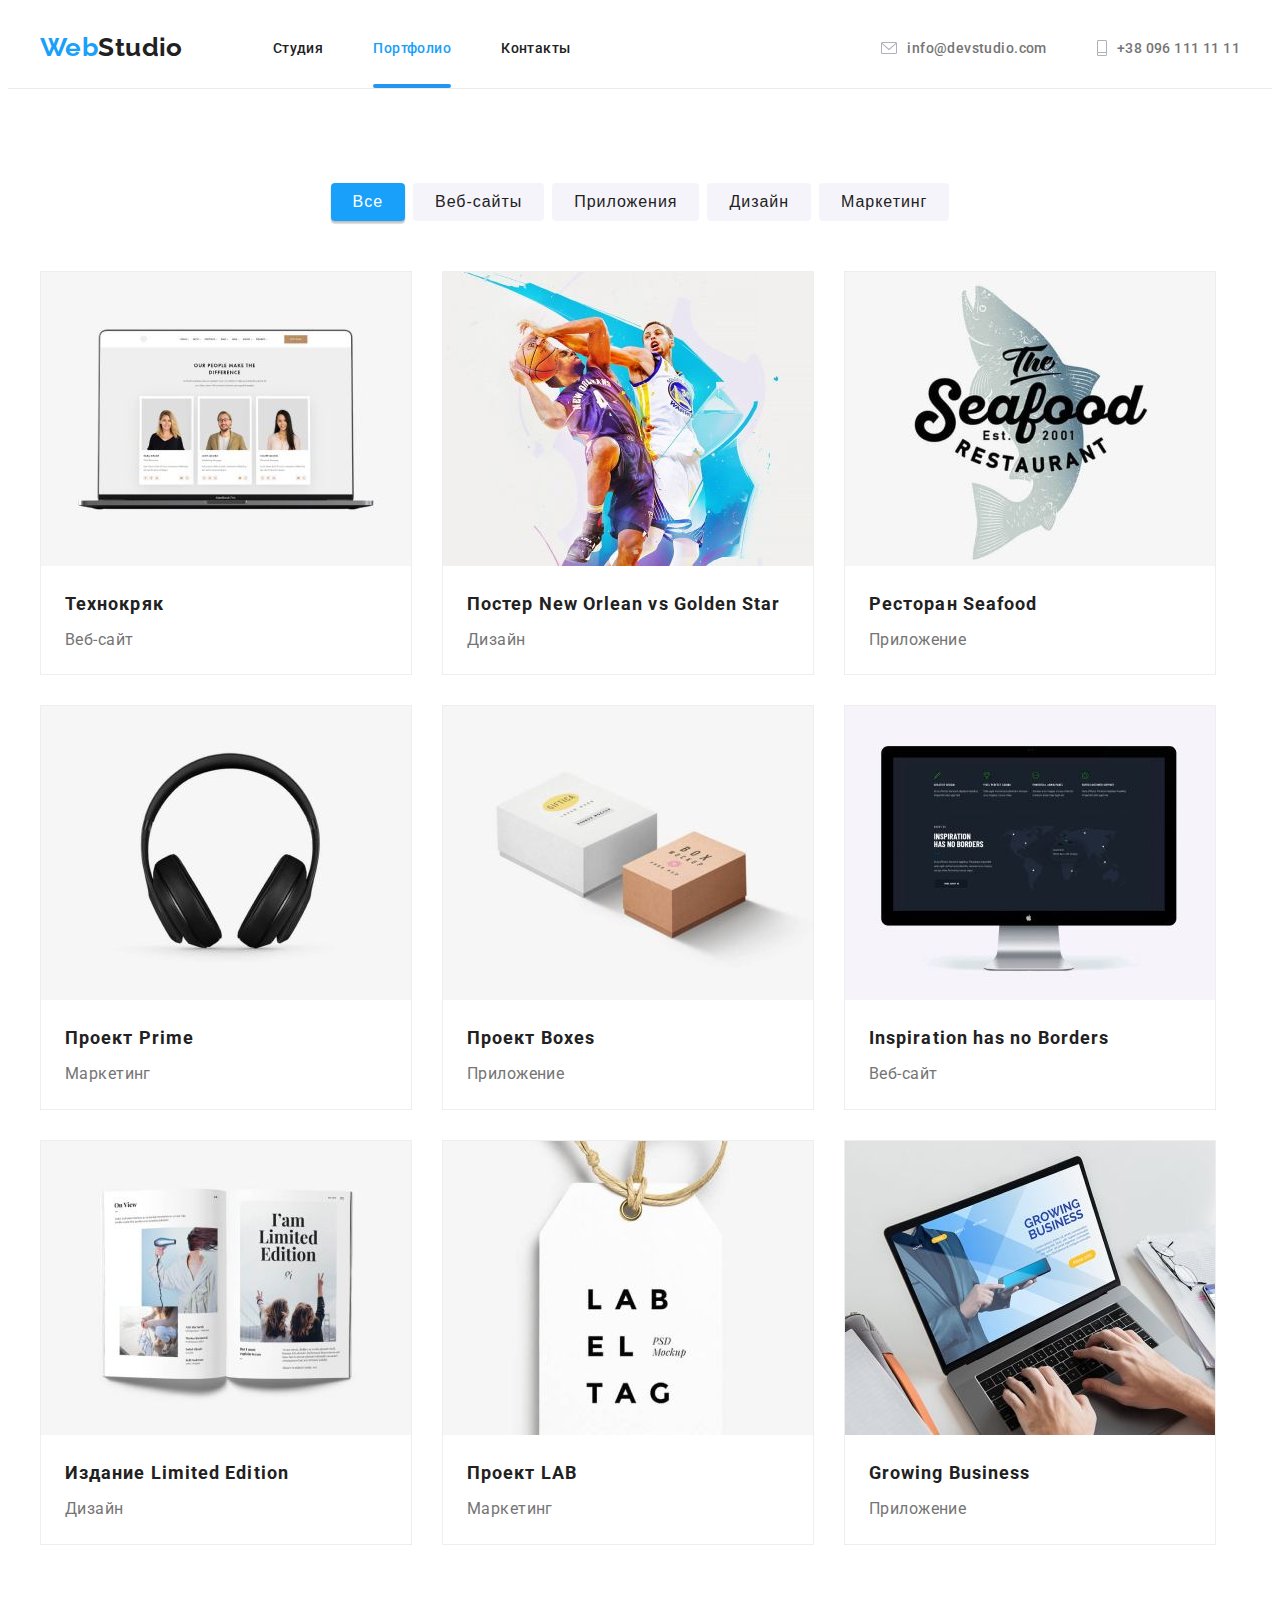
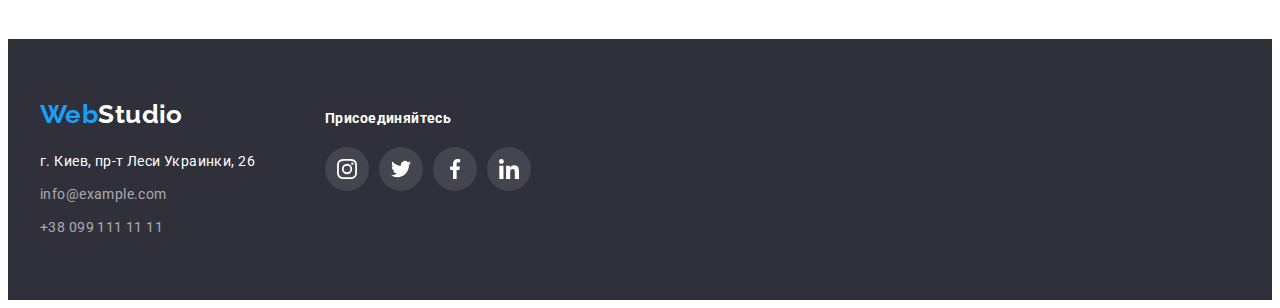
==== portfolio.html @ 791e0b0e "All elements have bene copied from previous folder" ====
<!DOCTYPE html>
<html lang="en">
  <head>
    <meta charset="UTF-8" />
    <meta http-equiv="X-UA-Compatible" content="IE=edge" />
    <meta name="viewport" content="width=device-width, initial-scale=1.0" />
    <title>Document</title>
    <link rel="preconnect" href="https://fonts.gstatic.com" />
    <link
      href="https://fonts.googleapis.com/css2?family=Raleway:wght@700&family=Roboto:wght@400;500;700;900&display=swap"
      rel="stylesheet"
    />
    <link rel="stylesheet" href="./css/styles.css" />
  </head>
  <body>
    <!--Верхняя линия-->
    <header class="header">
      <div class="container flex-container">
        <a href="" class="header-logo link"
          ><span class="header-list-logo-part">Web</span>Studio</a
        >
        <nav class="nav">
          <ul class="nav-list">
            <li class="nav-list-item">
              <a href="./index.html" class="nav-list-link link">Студия</a>
            </li>
            <li class="nav-list-item">
              <a href="./portfolio.html" class="nav-list-link current link"
                >Портфолио</a
              >
            </li>
            <li class="nav-list-item">
              <a href="" class="nav-list-link link">Контакты</a>
            </li>
          </ul>
        </nav>
        <ul class="auth-list">
          <li class="auth-list-item">
            <a href="mailto:info@devstudio.com" class="auth-list-link link">
              <svg class="auth-list-icon mail">
                <use href="./Images/sprite.svg#mail"></use>
              </svg>
              info@devstudio.com</a
            >
          </li>
          <li class="auth-list-item">
            <a href="tel:380961111111" class="auth-list-link link">
              <svg class="auth-list-icon phone">
                <use href="./Images/sprite.svg#phone"></use>
              </svg>
              +38 096 111 11 11</a
            >
          </li>
        </ul>
      </div>
    </header>
    <!-- Main  part -->
    <main>
      <!-- Фильтр -->
      <section class="section">
        <h1 class="title-hide">Портфолио</h1>
        <div class="container">
          <ul class="filter-list">
            <li class="filter-list-item">
              <button type="button" class="filter-list-button current">
                Все
              </button>
            </li>
            <li class="filter-list-item">
              <button type="button" class="filter-list-button">
                Веб-сайты
              </button>
            </li>
            <li class="filter-list-item">
              <button type="button" class="filter-list-button">
                Приложения
              </button>
            </li>
            <li class="filter-list-item">
              <button type="button" class="filter-list-button">Дизайн</button>
            </li>
            <li class="filter-list-item">
              <button type="button" class="filter-list-button">
                Маркетинг
              </button>
            </li>
          </ul>
          <!-- Проекты -->
          <ul class="project-list">
            <li class="project-list-item">
              <a class="project-list-link">
                <div class="thumb">
                  <img
                    src="./Images/portfolio1.jpg"
                    alt="View Tekhnokryak"
                    width="370"
                  />
                  <p class="overlay text-p">
                    Технокряк это современная площадка распространения
                    коронавируса. Компании используют эту платформу для
                    цифрового шпионажа и атак на защищённые сервера конкурентов.
                  </p>
                </div>
                <div class="project-box">
                  <h2 class="project-list-title">Технокряк</h2>
                  <p class="project-list-text">Веб-сайт</p>
                </div>
              </a>
            </li>
            <li class="project-list-item">
              <a class="project-list-link"
                ><img
                  src="./Images/portfolio2.jpg"
                  alt="View New Orlean vs Golden Star"
                  width="370"
                />
                <div class="project-box">
                  <h2 class="project-list-title">
                    Постер New Orlean vs Golden Star
                  </h2>
                  <p class="project-list-text">Дизайн</p>
                </div>
              </a>
            </li>
            <li class="project-list-item">
              <a class="project-list-link"
                ><img
                  src="./Images/portfolio3.jpg"
                  alt="View Restaurant Seafood"
                  width="370"
                />
                <div class="project-box">
                  <h2 class="project-list-title">Ресторан Seafood</h2>
                  <p class="project-list-text">Приложение</p>
                </div>
              </a>
            </li>
            <li class="project-list-item">
              <a class="project-list-link"
                ><img
                  src="./Images/portfolio4.jpg"
                  alt="View Project Prime"
                  width="370"
                />
                <div class="project-box">
                  <h2 class="project-list-title">Проект Prime</h2>
                  <p class="project-list-text">Маркетинг</p>
                </div>
              </a>
            </li>
            <li class="project-list-item">
              <a class="project-list-link"
                ><img
                  src="./Images/portfolio5.jpg"
                  alt="View Project Boxes"
                  width="370"
                />
                <div class="project-box">
                  <h2 class="project-list-title">Проект Boxes</h2>
                  <p class="project-list-text">Приложение</p>
                </div>
              </a>
            </li>
            <li class="project-list-item">
              <a class="project-list-link"
                ><img
                  src="./Images/portfolio6.jpg"
                  alt="View Inspiration has no Borders"
                  width="370"
                />
                <div class="project-box">
                  <h2 class="project-list-title">Inspiration has no Borders</h2>
                  <p class="project-list-text">Веб-сайт</p>
                </div>
              </a>
            </li>
            <li class="project-list-item">
              <a class="project-list-link"
                ><img
                  src="./Images/portfolio7.jpg"
                  alt="View Izdanie Limited Edition"
                  width="370"
                />
                <div class="project-box">
                  <h2 class="project-list-title">Издание Limited Edition</h2>
                  <p class="project-list-text">Дизайн</p>
                </div>
              </a>
            </li>
            <li class="project-list-item">
              <a class="project-list-link"
                ><img
                  src="./Images/portfolio8.jpg"
                  alt="View Project LAB"
                  width="370"
                />
                <div class="project-box">
                  <h2 class="project-list-title">Проект LAB</h2>
                  <p class="project-list-text">Маркетинг</p>
                </div>
              </a>
            </li>
            <li class="project-list-item">
              <a class="project-list-link"
                ><img
                  src="./Images/portfolio9.jpg"
                  alt="View Growing Business"
                  width="370"
                />
                <div class="project-box">
                  <h2 class="project-list-title">Growing Business</h2>
                  <p class="project-list-text">Приложение</p>
                </div>
              </a>
            </li>
          </ul>
        </div>
      </section>
    </main>
    <!--Подвал-->
    <footer class="footer">
      <div class="container footer-c">
        <div class="address-container">
          <a href="" class="footer-logo"
            ><span class="footer-logo-part">Web</span>Studio
          </a>
          <address class="address">
            <ul class="address-list">
              <li class="address-list-item">
                <p class="address-list-text">г. Киев, пр-т Леси Украинки, 26</p>
              </li>
              <li class="address-list-item">
                <a href="mailto:info@example.com" class="address-list-link link"
                  >info@example.com</a
                >
              </li>
              <li class="address-list-item">
                <a href="tel:380991111111" class="address-list-link link"
                  >+38 099 111 11 11</a
                >
              </li>
            </ul>
          </address>
        </div>
        <div class="icon-container">
          <h3 class="icon-list-title">Присоединяйтесь</h3>
          <ul class="icon-list footer-i">
            <li class="icon-list-item">
              <svg class="button-icon">
                <use href="./Images/sprite.svg#instagram"></use>
              </svg>
            </li>
            <li class="icon-list-item">
              <svg class="button-icon">
                <use href="./Images/sprite.svg#twitter"></use>
              </svg>
            </li>
            <li class="icon-list-item">
              <svg class="button-icon">
                <use href="./Images/sprite.svg#facebook"></use>
              </svg>
            </li>
            <li class="icon-list-item">
              <svg class="button-icon">
                <use href="./Images/sprite.svg#in"></use>
              </svg>
            </li>
          </ul>
        </div>
      </div>
    </footer>
  </body>
</html>
---- css/styles.css ----
/* Основной цвет при наведении на ссылку/кнопку #2196F3 */
/* Основной цвет текста навигации и заголовков #212121 */
/* Цвет на текста героя+нижний лого #FFFFFF */
/* Цвет обычного текста в секции #757575 */
/* Основной цвет заднего фона #FFFFFF */
/* Цвет заднего фона Hero#2F303A */

:root {
  --primary-text-color: #212121;
  --secondary-text-color: #757575;
  --white-text-color: #ffffff;
  --footer-text-color: rgba(255, 255, 255, 0.6);
  --accent-color: #18a0fb;
  --primary-white-color: #ffffff;
  --secondary-background-color: #2f303a;
  --third-background-color: #f5f4fa;
  --fourth-background-color: #c4c4c4;
  --first-icon-color: #afb1b8;
  --second-icon-color: #212121;
  --third-icon-color: #ffffff;
  --fourth-icon-color: #757575;
}

body {
  font-family: Roboto;
  font-size: 14px;
  line-height: 1.2;
  letter-spacing: 0.03em;
  color: var(--primary-text-color);
  background-color: var(--primary-white-color);
}
li {
  list-style-type: none;
}
h1,
h2,
h3,
h4,
h5,
h6 {
  margin-top: 0;
  margin-bottom: 0;
}
ul,
p {
  margin: 0;
  padding: 0;
}

img {
  display: block;
  width: 100%;
  height: auto;
}

.title-hide {
  display: none;
}
.button {
  display: flex;

  padding: 0;

  border: none;
}

.button-icon,
.auth-list-icon {
  fill: var(--first-icon-color);

  transition: 250ms cubic-bezier(0.4, 0, 0.2, 1);
}

.button-icon:hover,
.auth-list-icon:hover,
.button-icon:focus,
.auth-list-icon:focus {
  fill: var(--accent-color);

  cursor: pointer;
}

/* Header */
.container {
  margin-left: auto;
  margin-right: auto;
  padding-left: 15px;
  padding-right: 15px;

  width: 1200px;
}

.flex-container {
  display: flex;

  align-items: center;
  justify-content: center;
}

.section {
  padding-top: 94px;
  padding-bottom: 94px;
}
/* Logo */

.header {
  display: flex;
  height: 80px;

  border-bottom: 1px solid #ececec;
}
.header-list-logo-part,
.footer-logo-part {
  color: var(--accent-color);
}
.header-logo {
  margin-right: 90px;

  text-decoration: none;
  font-family: Raleway;
  font-weight: bold;
  font-size: 26px;
  color: var(--primary-text-color);

  transition: 250ms cubic-bezier(0.4, 0, 0.2, 1);
}

.header-logo:focus,
.header-logo:hover {
  color: var(--accent-color);
}

.footer-logo:focus,
.footer-logo:hover {
  color: var(--accent-color);
}

.link {
  text-decoration: none;
}

.nav-list {
  display: flex;
}
.nav-list-item:not(:last-child),
.auth-list-item:not(:last-child) {
  margin-right: 50px;
}

.nav-list-link.current {
  position: relative;
  transition: 250ms cubic-bezier(0.4, 0, 0.2, 1);
}

.nav-list-link.current::after {
  content: "";
  position: absolute;
  top: 115%;
  right: 0%;

  width: 100%;
  height: 4px;

  background: #2196f3;
  border-radius: 2px;
}

.nav-list-link {
  padding-top: 20px;
  padding-bottom: 20px;

  font-weight: 500;
  color: var(--primary-text-color);

  transition: 250ms cubic-bezier(0.4, 0, 0.2, 1);
}
.nav-list-link:focus,
.nav-list-link:hover {
  color: var(--accent-color);
}

.current {
  font-weight: 500;
  color: var(--accent-color);
}

.auth-list {
  margin-left: auto;

  display: flex;
}

.auth-list-item {
  display: flex;
  align-items: center;
}

.mail {
  margin-right: 10px;

  width: 16px;
  height: 12px;

  transition: 250ms cubic-bezier(0.4, 0, 0.2, 1);
}

.phone {
  margin-right: 10px;

  width: 10px;
  height: 16px;

  transition: 250ms cubic-bezier(0.4, 0, 0.2, 1);
}

.auth-list-link {
  display: flex;
  align-items: center;
  padding-top: 20px;
  padding-bottom: 20px;

  font-weight: 500;
  color: var(--secondary-text-color);

  transition: 250ms cubic-bezier(0.4, 0, 0.2, 1);
}

.auth-list-link:focus,
.auth-list-link:hover {
  color: var(--accent-color);
}

.auth-list-link:hover .auth-list-icon,
.auth-list-link:focus .auth-list-icon {
  fill: var(--accent-color);
}

/* Hero */

.hero {
  margin-right: auto;
  margin-left: auto;

  max-width: 1600px;
  padding-top: 200px;
  padding-bottom: 200px;

  background-color: var(--fourth-background-color);
  background-image: linear-gradient(
      to right,
      rgba(47, 48, 58, 0.4),
      rgba(47, 48, 58, 0.4)
    ),
    url(../Images/hero-background.jpg);
}

.hero-title {
  text-align: center;
  font-weight: 900;
  font-size: 44px;
  line-height: 1.4;
  letter-spacing: 0.06em;
  text-transform: uppercase;
  color: var(--white-text-color);
}
.hero-button {
  margin-top: 30px;
  margin-left: auto;
  margin-right: auto;

  display: flex;
  padding: 10px 32px;

  cursor: pointer;
  font-weight: bold;
  font-size: 16px;
  line-height: 1.9;
  letter-spacing: 0.06em;
  text-align: center;
  color: var(--white-text-color);

  background: var(--accent-color);
  box-shadow: 0px 4px 4px rgba(0, 0, 0, 0.15);
  border-radius: 4px;
  transition: 250ms cubic-bezier(0.4, 0, 0.2, 1);
}

.backdrop {
  position: fixed;
  top: 0;
  left: 0;

  width: 100%;
  height: 100%;

  background: rgba(0, 0, 0, 0.2);
  transition: 250ms cubic-bezier(0.4, 0, 0.2, 1);
}

.backdrop.is-hidden {
  pointer-events: none;
  visibility: hidden;
  transition: 250ms cubic-bezier(0.4, 0, 0.2, 1);

  opacity: 0;
}

.modal {
  position: absolute;
  top: 50%;
  left: 50%;

  transform: translate(-50%, -50%);
  width: 528px;
  height: 581px;

  background: #ffffff;
  box-shadow: 0px 1px 3px rgba(0, 0, 0, 0.12), 0px 1px 1px rgba(0, 0, 0, 0.14),
    0px 2px 1px rgba(0, 0, 0, 0.2);
  border-radius: 4px;
}

.close {
  position: absolute;
  top: 8px;
  right: 8px;

  width: 30px;
  height: 30px;
  padding: 0%;

  background-color: var(--primary-white-color);
  border-radius: 50%;
  cursor: pointer;
  border-color: var(--first-icon-color);
  transition: 250ms cubic-bezier(0.4, 0, 0.2, 1);
}

.icon-close {
  width: 100%;
  height: 100%;

  fill: #212121;
  transition: 10ms cubic-bezier(0.4, 0, 0.2, 1);
}

.close:hover .icon-close,
.close:focus .icon-close {
  fill: var(--accent-color);
}

.close:hover,
.close:focus {
  border-color: var(--accent-color);
}

/* Features */
.features-section {
  padding-top: 94px;
  padding-bottom: 94px;
}

.features-list {
  display: flex;
}

.features-list-item {
  margin-right: 30px;

  width: 270px;
}

.features-list-item > .icon {
  margin-bottom: 30px;

  display: flex;
  align-items: center;
  justify-content: center;
  padding-top: 25px;
  padding-bottom: 25px;

  background-color: var(--third-background-color);
}

.features1 {
  width: 65px;
  height: 70px;

  fill: var(--second-icon-color);
  transition: 250ms cubic-bezier(0.4, 0, 0.2, 1);
}
.features2 {
  width: 65px;
  height: 70px;

  fill: var(--second-icon-color);
  transition: 250ms cubic-bezier(0.4, 0, 0.2, 1);
}
.features3 {
  width: 70px;
  height: 70px;

  fill: var(--second-icon-color);
  transition: 250ms cubic-bezier(0.4, 0, 0.2, 1);
}
.features4 {
  width: 70px;
  height: 70px;

  fill: var(--second-icon-color);
  transition: 250ms cubic-bezier(0.4, 0, 0.2, 1);
}

.features-list-item:last-child {
  margin-right: 0;
}

.features-list-title {
  margin-bottom: 10px;

  font-size: 14px;
  font-weight: bold;
  text-transform: uppercase;
}

.features-list-text {
  line-height: 1.7;

  color: var(--secondary-text-color);
}

/* What we do */
.wwd-section {
  padding-top: 94px;
  padding-bottom: 94px;
}

.wwd-title {
  margin-bottom: 50px;
}
.section-title {
  margin-bottom: 50px;

  font-weight: bold;
  font-size: 36px;
  text-align: center;
}

.wwd-list {
  display: flex;
}
.wwd-list-item:not(:last-child) {
  margin-right: 30px;
}

.wwd-list-item {
  position: relative;
}

.overlay {
  position: absolute;

  width: 100%;

  transition: 250ms cubic-bezier(0.4, 0, 0.2, 1);
  opacity: 0;
}

.text-s {
  position: absolute;

  /* Или через падинги left+right:auto */
  width: 100%;
  bottom: 0%;
  display: flex;
  padding-top: 27px;
  padding-bottom: 27px;
  justify-content: center;

  font-weight: bold;
  text-transform: uppercase;
  color: var(--white-text-color);

  background: rgba(47, 48, 58, 0.8);
  transition: 250ms cubic-bezier(0.4, 0, 0.2, 1);
}

.wwd-list-item:hover .overlay.text-s,
.wwd-list-item:focus .overlay.text-s {
  opacity: 1;
}

/* Our Team */
.team {
  background-color: var(--third-background-color);
}

.our-team {
  display: flex;
}
.our-team-item {
  background-color: #ffffff;
  box-shadow: 0px 1px 3px rgba(0, 0, 0, 0.12), 0px 1px 1px rgba(0, 0, 0, 0.14),
    0px 2px 1px rgba(0, 0, 0, 0.2);
  border-radius: 0px 0px 4px 4px;
}

.our-team-item:not(:last-child) {
  margin-right: 30px;
}

.team-box {
  padding-top: 30px;
  padding-bottom: 30px;
}

.icon-list {
  display: flex;
  justify-content: center;
  width: 270px;
}
.icon-list svg {
  width: 44px;
  height: 44px;

  background-color: var(--third-icon-color);
  transition: 250ms cubic-bezier(0.4, 0, 0.2, 1);
}

.icon-list svg:hover,
.icon-list svg:focus {
  border-radius: 50%;
  fill: var(--third-icon-color);
  background-color: var(--accent-color);
}

.button.our-team {
  border-radius: 50%;
}

.button.our-team > .button-icon {
  border-radius: 50%;
}
.our-team-title {
  margin-bottom: 10px;

  font-weight: 500;
  font-size: 16px;
  text-align: center;
}
.our-team-text {
  margin-bottom: 16px;

  font-size: 16px;
  color: var(--secondary-text-color);
  text-align: center;
}

/* Our Clients */
.our-сlients {
  display: flex;
  justify-content: center;
}

.our-clients-item {
  margin-right: 30px;

  display: flex;
  padding: 15px 30px;

  border: 1px solid var(--first-icon-color);
  border-radius: 4px;
  cursor: pointer;
  transition: 250ms cubic-bezier(0.4, 0, 0.2, 1);
}

.our-clients-item:hover,
.our-clients-item:focus {
  border-color: var(--accent-color);
}
.our-clients-item:hover .button-icon,
.our-clients-item:focus .button-icon {
  fill: var(--accent-color);
}
.our-clients-item:last-child {
  margin-right: 0;
}

.button-icon.client {
  width: 106px;
  height: 60px;
}

/* Footer */
.footer {
  padding-top: 60px;
  padding-bottom: 60px;

  background-color: var(--secondary-background-color);
}
.footer-c {
  display: flex;
  align-items: baseline;
}
.footer-logo {
  font-family: Raleway;
  font-weight: bold;
  font-size: 26px;
  text-decoration: none;
  color: var(--white-text-color);

  transition: 250ms cubic-bezier(0.4, 0, 0.2, 1);
}

.address {
  margin-top: 20px;
}

.address-list-item {
  margin-bottom: 9px;

  font-style: normal;
  line-height: 1.7;
  color: var(--white-text-color);
}
.address-list-item:last-child {
  margin-bottom: 0;
}

.icon-container {
  margin-left: 70px;
}

.footer-i svg {
  fill: var(--third-icon-color);
  background-color: rgba(255, 255, 255, 0.1);
  border-radius: 50%;
  transition: 250ms cubic-bezier(0.4, 0, 0.2, 1);
}
.icon-list.footer-i {
  justify-content: flex-start;
}

.icon-list-title {
  margin-bottom: 20px;

  font-size: 14px;
  color: var(--white-text-color);
}

.icon-list-item {
  display: flex;
}

.icon-list-item:not(:last-child) {
  margin-right: 10px;
}

.address-list-link {
  font-style: normal;
  font-size: 14px;
  line-height: 1.7;
  letter-spacing: 0.03em;
  color: var(--footer-text-color);

  transition: 250ms cubic-bezier(0.4, 0, 0.2, 1);
}
.address-list-link:focus,
.address-list-link:hover {
  color: var(--accent-color);
}

.footer-list-part-logo.right {
  color: var(--white-text-color);
}
.footer-list-part-logo.right:focus,
.footer-list-part-logo.right:hover {
  color: var(--accent-color);
}

/* PORTFOLIO */
/* Фильтр */
.filter-list {
  margin-bottom: 50px;

  display: flex;
  justify-content: center;
}

.filter-list-item:not(:last-child) {
  margin-right: 8px;
}

.filter-list-button.current {
  text-align: center;
  cursor: pointer;
  font-weight: 500;
  font-size: 16px;
  line-height: 1.6;
  letter-spacing: 0.06em;
  color: var(--white-text-color);

  background: var(--accent-color);
  box-shadow: 0px 3px 1px rgba(0, 0, 0, 0.1), 0px 1px 2px rgba(0, 0, 0, 0.08),
    0px 2px 2px rgba(0, 0, 0, 0.12);
  transition: 250ms cubic-bezier(0.4, 0, 0.2, 1);
  border-radius: 4px;
  border: transparent;
}
.filter-list-button.current:hover,
.filter-list-button.current:focus {
  color: var(--white-text-color);
}
.filter-list-button {
  padding: 6px 22px;

  font-weight: 500;
  font-size: 16px;
  line-height: 1.6;
  letter-spacing: 0.06em;
  text-align: center;
  color: var(--primary-text-color);

  background: var(--third-background-color);
  border-radius: 4px;
  border: transparent;
  transition: 250ms cubic-bezier(0.4, 0, 0.2, 1);

  cursor: pointer;
}
.filter-list-button:hover,
.filter-list-button:focus {
  color: var(--white-text-color);

  background: var(--accent-color);
  box-shadow: 0px 3px 1px rgba(0, 0, 0, 0.1), 0px 1px 2px rgba(0, 0, 0, 0.08),
    0px 2px 2px rgba(0, 0, 0, 0.12);
  border-radius: 4px;
}

/* Проекты */
.project-list {
  margin: -15px;

  display: flex;
  flex-wrap: wrap;
}

.project-list-item {
  margin: 15px;

  background: #ffffff;
  border: 1px solid #eeeeee;
  box-sizing: border-box;
  transition: 250ms cubic-bezier(0.4, 0, 0.2, 1);
}

.project-list-item:hover,
.project-list-item:focus {
  box-shadow: 0px 1px 1px rgba(0, 0, 0, 0.12), 0px 4px 4px rgba(0, 0, 0, 0.06),
    1px 4px 6px rgba(0, 0, 0, 0.16);
}

.project-list-item:hover .thumb:before,
.project-list-item:focus .thumb:before {
  transform: translateY(0%);

  opacity: 1;
}

.project-list-item:hover .text-p,
.project-list-item:focus .text-p {
  transform: translate(-50%, -50%) translateY(0%);

  opacity: 1;
}

.project-list-item:nth-child(3n) {
  margin-right: 0px;
}
.project-list-item:not(:nth-last-child(-n + 3)) {
  margin-bottom: 15px;
}

.thumb {
  position: relative;

  overflow: hidden;
}

.thumb::before {
  content: "";
  position: absolute;
  top: 0%;
  left: 0%;

  width: 100%;
  height: 100%;
  transform: translateY(100%);

  background: rgba(33, 150, 243, 0.9);
  transition: 250ms cubic-bezier(0.4, 0, 0.2, 1);

  opacity: 0;
}

.text-p {
  top: 50%;
  left: 50%;

  width: 322px;

  font-size: 18px;
  line-height: 1.6;
  color: var(--white-text-color);

  transform: translate(-50%, -50%) translateY(100%);
}

.project-list-item:hover text.p,
.project-list-item:focus text.p {
  opacity: 1;
}

.project-box {
  padding-top: 20px;
  padding-bottom: 20px;
  padding-left: 24px;
  padding-right: 24px;
}

.project-list-title {
  margin-bottom: 4px;

  font-weight: bold;
  font-size: 18px;
  line-height: 2;
  letter-spacing: 0.06em;
  color: var(--primary-text-color);
}
.project-list-text {
  font-size: 16px;
  line-height: 1.8;
  color: var(--secondary-text-color);
}
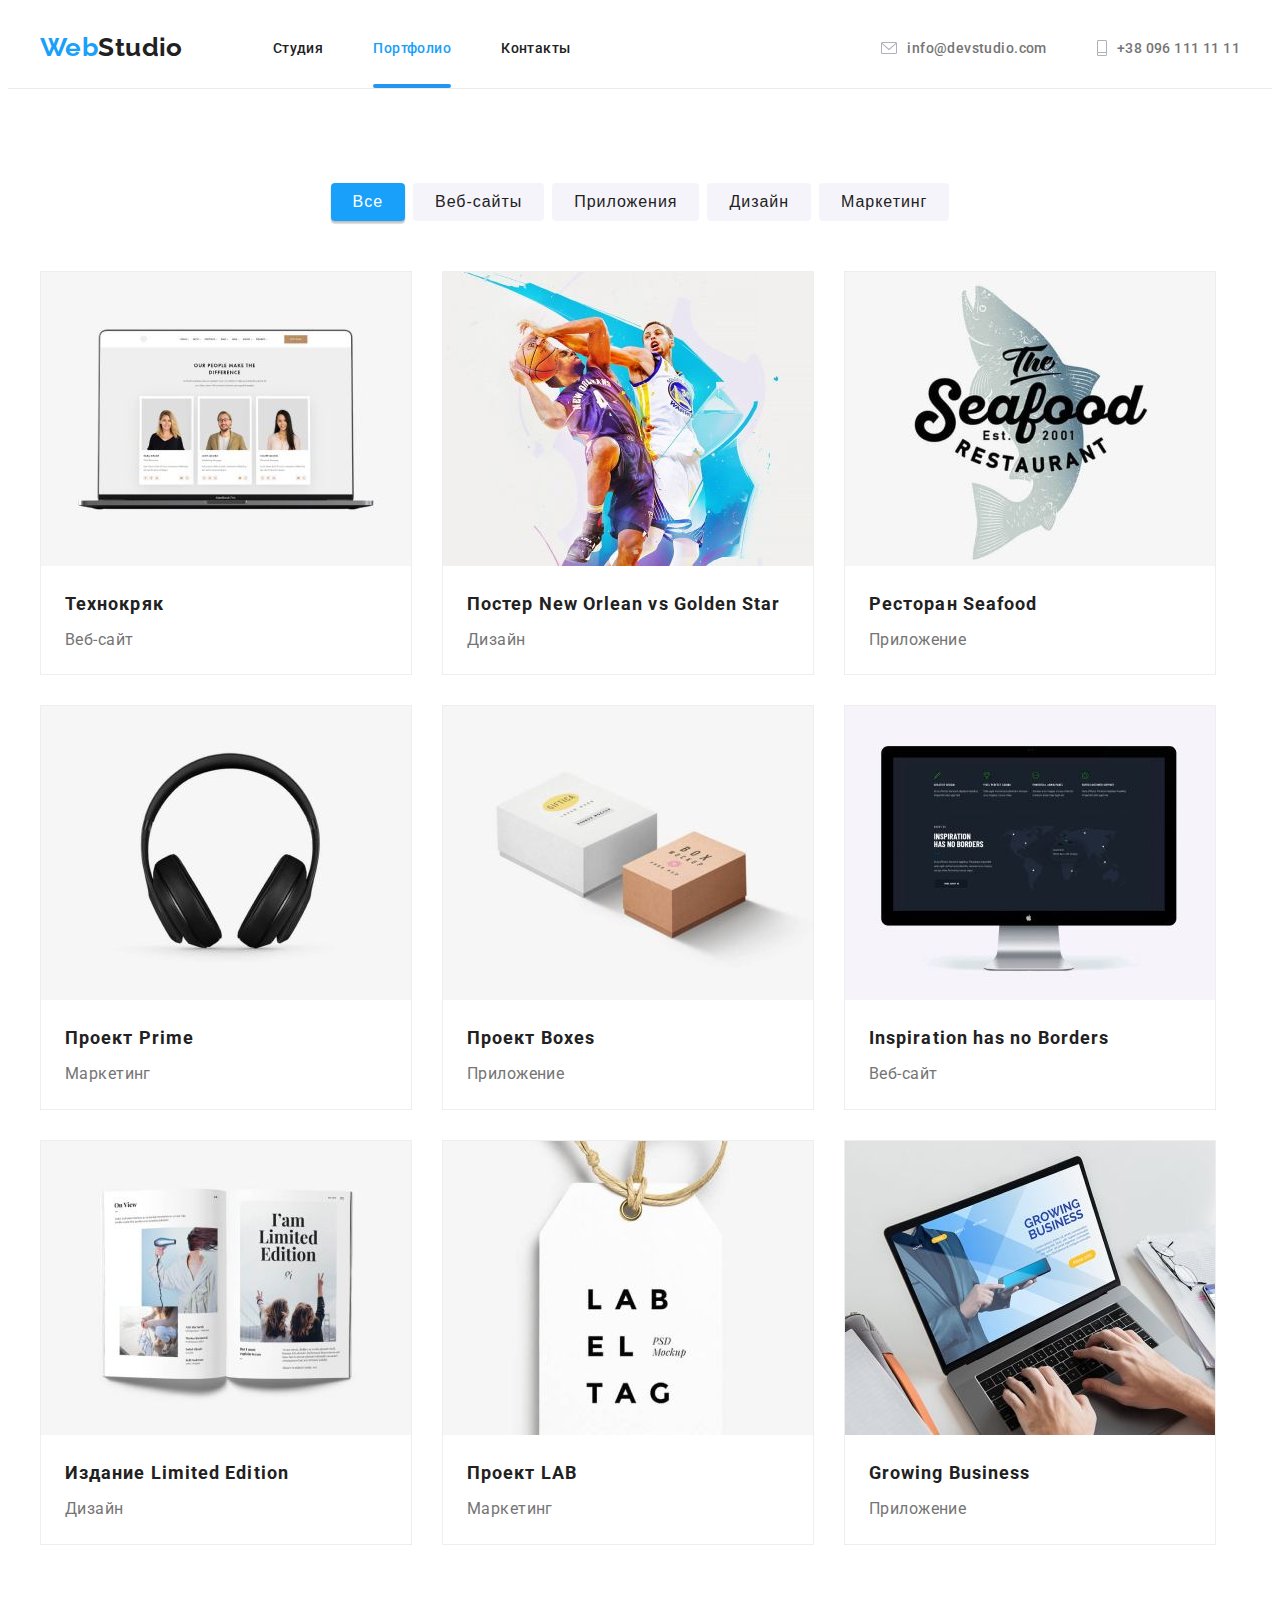
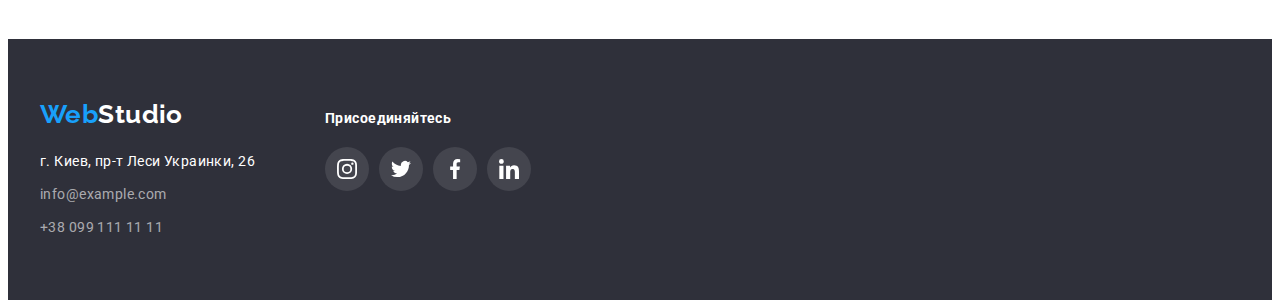
==== commit e4e24951: "REFORM)" ====
--- a/portfolio.html
+++ b/portfolio.html
@@ -88,7 +88,7 @@
           <!-- Проекты -->
           <ul class="project-list">
             <li class="project-list-item">
-              <a class="project-list-link">
+              <a href="" class="project-list-link">
                 <div class="thumb">
                   <img
                     src="./Images/portfolio1.jpg"
@@ -108,12 +108,19 @@
               </a>
             </li>
             <li class="project-list-item">
-              <a class="project-list-link"
-                ><img
-                  src="./Images/portfolio2.jpg"
-                  alt="View New Orlean vs Golden Star"
-                  width="370"
-                />
+              <a href="" class="project-list-link">
+                <div class="thumb">
+                  <img
+                    src="./Images/portfolio2.jpg"
+                    alt="View New Orlean vs Golden Star"
+                    width="370"
+                  />
+                  <p class="overlay text-p">
+                    Технокряк это современная площадка распространения
+                    коронавируса. Компании используют эту платформу для
+                    цифрового шпионажа и атак на защищённые сервера конкурентов.
+                  </p>
+                </div>
                 <div class="project-box">
                   <h2 class="project-list-title">
                     Постер New Orlean vs Golden Star
@@ -123,12 +130,20 @@
               </a>
             </li>
             <li class="project-list-item">
-              <a class="project-list-link"
-                ><img
-                  src="./Images/portfolio3.jpg"
-                  alt="View Restaurant Seafood"
-                  width="370"
-                />
+              <a href="" class="project-list-link">
+                <div class="thumb">
+                  <img
+                    src="./Images/portfolio3.jpg"
+                    alt="View Restaurant Seafood"
+                    width="370"
+                  />
+                  <p class="overlay text-p">
+                    Технокряк это современная площадка распространения
+                    коронавируса. Компании используют эту платформу для
+                    цифрового шпионажа и атак на защищённые сервера конкурентов.
+                  </p>
+                </div>
+
                 <div class="project-box">
                   <h2 class="project-list-title">Ресторан Seafood</h2>
                   <p class="project-list-text">Приложение</p>
@@ -136,12 +151,20 @@
               </a>
             </li>
             <li class="project-list-item">
-              <a class="project-list-link"
-                ><img
-                  src="./Images/portfolio4.jpg"
-                  alt="View Project Prime"
-                  width="370"
-                />
+              <a href="" class="project-list-link">
+                <div class="thumb">
+                  <img
+                    src="./Images/portfolio4.jpg"
+                    alt="View Project Prime"
+                    width="370"
+                  />
+                  <p class="overlay text-p">
+                    Технокряк это современная площадка распространения
+                    коронавируса. Компании используют эту платформу для
+                    цифрового шпионажа и атак на защищённые сервера конкурентов.
+                  </p>
+                </div>
+
                 <div class="project-box">
                   <h2 class="project-list-title">Проект Prime</h2>
                   <p class="project-list-text">Маркетинг</p>
@@ -149,12 +172,20 @@
               </a>
             </li>
             <li class="project-list-item">
-              <a class="project-list-link"
-                ><img
-                  src="./Images/portfolio5.jpg"
-                  alt="View Project Boxes"
-                  width="370"
-                />
+              <a href="" class="project-list-link">
+                <div class="thumb">
+                  <img
+                    src="./Images/portfolio5.jpg"
+                    alt="View Project Boxes"
+                    width="370"
+                  />
+                  <p class="overlay text-p">
+                    Технокряк это современная площадка распространения
+                    коронавируса. Компании используют эту платформу для
+                    цифрового шпионажа и атак на защищё
+                  </p>
+                </div>
+
                 <div class="project-box">
                   <h2 class="project-list-title">Проект Boxes</h2>
                   <p class="project-list-text">Приложение</p>
@@ -162,12 +193,20 @@
               </a>
             </li>
             <li class="project-list-item">
-              <a class="project-list-link"
-                ><img
-                  src="./Images/portfolio6.jpg"
-                  alt="View Inspiration has no Borders"
-                  width="370"
-                />
+              <a href class="project-list-link">
+                <div class="thumb">
+                  <img
+                    src="./Images/portfolio6.jpg"
+                    alt="View Inspiration has no Borders"
+                    width="370"
+                  />
+                  <p class="overlay text-p">
+                    Технокряк это современная площадка распространения
+                    коронавируса. Компании используют эту платформу для
+                    цифрового шпионажа и атак на защищё
+                  </p>
+                </div>
+
                 <div class="project-box">
                   <h2 class="project-list-title">Inspiration has no Borders</h2>
                   <p class="project-list-text">Веб-сайт</p>
@@ -175,12 +214,20 @@
               </a>
             </li>
             <li class="project-list-item">
-              <a class="project-list-link"
-                ><img
-                  src="./Images/portfolio7.jpg"
-                  alt="View Izdanie Limited Edition"
-                  width="370"
-                />
+              <a href class="project-list-link">
+                <div class="thumb">
+                  <img
+                    src="./Images/portfolio7.jpg"
+                    alt="View Izdanie Limited Edition"
+                    width="370"
+                  />
+                  <p class="overlay text-p">
+                    Технокряк это современная площадка распространения
+                    коронавируса. Компании используют эту платформу для
+                    цифрового шпионажа и атак на защищё
+                  </p>
+                </div>
+
                 <div class="project-box">
                   <h2 class="project-list-title">Издание Limited Edition</h2>
                   <p class="project-list-text">Дизайн</p>
@@ -188,12 +235,20 @@
               </a>
             </li>
             <li class="project-list-item">
-              <a class="project-list-link"
-                ><img
-                  src="./Images/portfolio8.jpg"
-                  alt="View Project LAB"
-                  width="370"
-                />
+              <a href class="project-list-link">
+                <div class="thumb">
+                  <img
+                    src="./Images/portfolio8.jpg"
+                    alt="View Project LAB"
+                    width="370"
+                  />
+                  <p class="overlay text-p">
+                    Технокряк это современная площадка распространения
+                    коронавируса. Компании используют эту платформу для
+                    цифрового шпионажа и атак на защищё
+                  </p>
+                </div>
+
                 <div class="project-box">
                   <h2 class="project-list-title">Проект LAB</h2>
                   <p class="project-list-text">Маркетинг</p>
@@ -201,12 +256,20 @@
               </a>
             </li>
             <li class="project-list-item">
-              <a class="project-list-link"
-                ><img
-                  src="./Images/portfolio9.jpg"
-                  alt="View Growing Business"
-                  width="370"
-                />
+              <a href class="project-list-link">
+                <div class="thumb">
+                  <img
+                    src="./Images/portfolio9.jpg"
+                    alt="View Growing Business"
+                    width="370"
+                  />
+                  <p class="overlay text-p">
+                    Технокряк это современная площадка распространения
+                    коронавируса. Компании используют эту платформу для
+                    цифрового шпионажа и атак на защищё
+                  </p>
+                </div>
+
                 <div class="project-box">
                   <h2 class="project-list-title">Growing Business</h2>
                   <p class="project-list-text">Приложение</p>
@@ -245,25 +308,33 @@
         <div class="icon-container">
           <h3 class="icon-list-title">Присоединяйтесь</h3>
           <ul class="icon-list footer-i">
-            <li class="icon-list-item">
-              <svg class="button-icon">
-                <use href="./Images/sprite.svg#instagram"></use>
-              </svg>
-            </li>
-            <li class="icon-list-item">
-              <svg class="button-icon">
-                <use href="./Images/sprite.svg#twitter"></use>
-              </svg>
-            </li>
-            <li class="icon-list-item">
-              <svg class="button-icon">
-                <use href="./Images/sprite.svg#facebook"></use>
-              </svg>
-            </li>
-            <li class="icon-list-item">
-              <svg class="button-icon">
-                <use href="./Images/sprite.svg#in"></use>
-              </svg>
+            <li class="footer-i-icon-list-item">
+              <a class="footer-i-icon-list-link" href=""
+                ><svg>
+                  <use href="./Images/sprite.svg#instagram"></use>
+                </svg>
+              </a>
+            </li>
+            <li class="footer-i-icon-list-item">
+              <a class="footer-i-icon-list-link" href="">
+                <svg>
+                  <use href="./Images/sprite.svg#twitter"></use>
+                </svg>
+              </a>
+            </li>
+            <li class="footer-i-icon-list-item">
+              <a class="footer-i-icon-list-link" href="">
+                <svg>
+                  <use href="./Images/sprite.svg#facebook"></use>
+                </svg>
+              </a>
+            </li>
+            <li class="footer-i-icon-list-item">
+              <a class="footer-i-icon-list-link" href=""
+                ><svg>
+                  <use href="./Images/sprite.svg#in"></use>
+                </svg>
+              </a>
             </li>
           </ul>
         </div>
--- a/css/styles.css
+++ b/css/styles.css
@@ -64,11 +64,15 @@
   border: none;
 }
 
+input {
+  outline: none;
+}
+
 .button-icon,
 .auth-list-icon {
   fill: var(--first-icon-color);
 
-  transition: 250ms cubic-bezier(0.4, 0, 0.2, 1);
+  transition: fill 250ms cubic-bezier(0.4, 0, 0.2, 1);
 }
 
 .button-icon:hover,
@@ -122,7 +126,7 @@
   font-size: 26px;
   color: var(--primary-text-color);
 
-  transition: 250ms cubic-bezier(0.4, 0, 0.2, 1);
+  transition: color 250ms cubic-bezier(0.4, 0, 0.2, 1);
 }
 
 .header-logo:focus,
@@ -149,7 +153,6 @@
 
 .nav-list-link.current {
   position: relative;
-  transition: 250ms cubic-bezier(0.4, 0, 0.2, 1);
 }
 
 .nav-list-link.current::after {
@@ -161,8 +164,10 @@
   width: 100%;
   height: 4px;
 
-  background: #2196f3;
+  background-color: #2196f3;
   border-radius: 2px;
+
+  transition: background-color 250ms cubic-bezier(0.4, 0, 0.2, 1);
 }
 
 .nav-list-link {
@@ -172,7 +177,7 @@
   font-weight: 500;
   color: var(--primary-text-color);
 
-  transition: 250ms cubic-bezier(0.4, 0, 0.2, 1);
+  transition: color 250ms cubic-bezier(0.4, 0, 0.2, 1);
 }
 .nav-list-link:focus,
 .nav-list-link:hover {
@@ -201,7 +206,7 @@
   width: 16px;
   height: 12px;
 
-  transition: 250ms cubic-bezier(0.4, 0, 0.2, 1);
+  transition: fill 250ms cubic-bezier(0.4, 0, 0.2, 1);
 }
 
 .phone {
@@ -209,8 +214,7 @@
 
   width: 10px;
   height: 16px;
-
-  transition: 250ms cubic-bezier(0.4, 0, 0.2, 1);
+  transition: fill 250ms cubic-bezier(0.4, 0, 0.2, 1);
 }
 
 .auth-list-link {
@@ -222,7 +226,7 @@
   font-weight: 500;
   color: var(--secondary-text-color);
 
-  transition: 250ms cubic-bezier(0.4, 0, 0.2, 1);
+  transition: color 250ms cubic-bezier(0.4, 0, 0.2, 1);
 }
 
 .auth-list-link:focus,
@@ -282,7 +286,6 @@
   background: var(--accent-color);
   box-shadow: 0px 4px 4px rgba(0, 0, 0, 0.15);
   border-radius: 4px;
-  transition: 250ms cubic-bezier(0.4, 0, 0.2, 1);
 }
 
 .backdrop {
@@ -293,16 +296,17 @@
   width: 100%;
   height: 100%;
 
-  background: rgba(0, 0, 0, 0.2);
-  transition: 250ms cubic-bezier(0.4, 0, 0.2, 1);
+  background-color: rgba(0, 0, 0, 0.2);
+  transition: opacity 250ms cubic-bezier(0.4, 0, 0.2, 1);
 }
 
 .backdrop.is-hidden {
   pointer-events: none;
   visibility: hidden;
-  transition: 250ms cubic-bezier(0.4, 0, 0.2, 1);
-
   opacity: 0;
+
+  transition: visibility 250ms cubic-bezier(0.4, 0, 0.2, 1),
+    opacity 250ms cubic-bezier(0.4, 0, 0.2, 1);
 }
 
 .modal {
@@ -314,7 +318,7 @@
   width: 528px;
   height: 581px;
 
-  background: #ffffff;
+  background-color: #ffffff;
   box-shadow: 0px 1px 3px rgba(0, 0, 0, 0.12), 0px 1px 1px rgba(0, 0, 0, 0.14),
     0px 2px 1px rgba(0, 0, 0, 0.2);
   border-radius: 4px;
@@ -333,7 +337,7 @@
   border-radius: 50%;
   cursor: pointer;
   border-color: var(--first-icon-color);
-  transition: 250ms cubic-bezier(0.4, 0, 0.2, 1);
+  transition: border-color 250ms cubic-bezier(0.4, 0, 0.2, 1);
 }
 
 .icon-close {
@@ -341,7 +345,7 @@
   height: 100%;
 
   fill: #212121;
-  transition: 10ms cubic-bezier(0.4, 0, 0.2, 1);
+  transition: fill 10ms cubic-bezier(0.4, 0, 0.2, 1);
 }
 
 .close:hover .icon-close,
@@ -352,6 +356,112 @@
 .close:hover,
 .close:focus {
   border-color: var(--accent-color);
+}
+
+.js-speaker-form {
+  display: flex;
+  flex-direction: column;
+  padding: 40px;
+}
+
+.form-field {
+  display: flex;
+  position: relative;
+  margin-bottom: 10px;
+
+  flex-direction: column;
+}
+
+.form-field svg {
+  position: absolute;
+
+  top: 29px;
+  left: 15px;
+  width: 18px;
+  height: 18px;
+}
+
+.form-field-input:focus {
+  border-color: var(--accent-color);
+}
+
+.form-field-input:focus + svg {
+  fill: #18a0fb;
+}
+
+.form-field-title {
+  margin-bottom: 12px;
+
+  font-weight: bold;
+  font-size: 20px;
+  text-align: center;
+
+  color: #212121;
+}
+
+.form-field label {
+  margin-bottom: 4px;
+
+  font-size: 12px;
+  letter-spacing: 0.01em;
+
+  color: #757575;
+}
+
+.form-field input {
+  height: 40px;
+  padding-left: 42px;
+
+  border: 1px solid rgba(33, 33, 33, 0.2);
+  border-radius: 4px;
+}
+
+.form-field textarea {
+  height: 120px;
+  padding: 12px;
+
+  border: 1px solid rgba(33, 33, 33, 0.2);
+  border-radius: 4px;
+  outline: none;
+}
+
+.form-field.comment {
+  display: flex;
+  margin-bottom: 20px;
+}
+
+.form-field-textarea:focus {
+  border-color: var(--accent-color);
+}
+
+.sign {
+  display: flex;
+  margin-bottom: 30px;
+
+  justify-content: space-evenly;
+  align-items: center;
+}
+
+.sign label {
+  line-height: 1.7;
+}
+
+.form-field-button {
+  margin-left: auto;
+  margin-right: auto;
+  display: flex;
+  padding: 10px 32px;
+  cursor: pointer;
+  font-weight: bold;
+  font-size: 16px;
+  line-height: 1.9;
+  letter-spacing: 0.06em;
+  text-align: center;
+  color: var(--white-text-color);
+  background: var(--accent-color);
+  box-shadow: 0px 4px 4px rgb(0 0 0 / 15%);
+  border-radius: 4px;
+  transition: 250ms cubic-bezier(0.4, 0, 0.2, 1);
 }
 
 /* Features */
@@ -382,33 +492,31 @@
   background-color: var(--third-background-color);
 }
 
-.features1 {
-  width: 65px;
-  height: 70px;
-
-  fill: var(--second-icon-color);
-  transition: 250ms cubic-bezier(0.4, 0, 0.2, 1);
-}
+.features1,
 .features2 {
   width: 65px;
   height: 70px;
 
   fill: var(--second-icon-color);
-  transition: 250ms cubic-bezier(0.4, 0, 0.2, 1);
-}
-.features3 {
-  width: 70px;
-  height: 70px;
-
-  fill: var(--second-icon-color);
-  transition: 250ms cubic-bezier(0.4, 0, 0.2, 1);
-}
+  transition: fill 250ms cubic-bezier(0.4, 0, 0.2, 1);
+  cursor: pointer;
+}
+
+.features3,
 .features4 {
   width: 70px;
   height: 70px;
 
   fill: var(--second-icon-color);
-  transition: 250ms cubic-bezier(0.4, 0, 0.2, 1);
+  transition: fill 250ms cubic-bezier(0.4, 0, 0.2, 1);
+  cursor: pointer;
+}
+
+.features1:hover,
+.features2:hover,
+.features3:hover,
+.features4:hover {
+  fill: var(--accent-color);
 }
 
 .features-list-item:last-child {
@@ -457,15 +565,6 @@
   position: relative;
 }
 
-.overlay {
-  position: absolute;
-
-  width: 100%;
-
-  transition: 250ms cubic-bezier(0.4, 0, 0.2, 1);
-  opacity: 0;
-}
-
 .text-s {
   position: absolute;
 
@@ -482,12 +581,6 @@
   color: var(--white-text-color);
 
   background: rgba(47, 48, 58, 0.8);
-  transition: 250ms cubic-bezier(0.4, 0, 0.2, 1);
-}
-
-.wwd-list-item:hover .overlay.text-s,
-.wwd-list-item:focus .overlay.text-s {
-  opacity: 1;
 }
 
 /* Our Team */
@@ -514,24 +607,44 @@
   padding-bottom: 30px;
 }
 
-.icon-list {
+.team-box-list {
   display: flex;
   justify-content: center;
-  width: 270px;
-}
-.icon-list svg {
-  width: 44px;
-  height: 44px;
+}
+
+.team-box-list-item:not(:last-child) {
+  margin-right: 5px;
+}
+
+.team-box-list-link {
+  display: flex;
+
+  padding: 12px;
 
   background-color: var(--third-icon-color);
-  transition: 250ms cubic-bezier(0.4, 0, 0.2, 1);
-}
-
-.icon-list svg:hover,
-.icon-list svg:focus {
   border-radius: 50%;
+  transition: background-color 250ms cubic-bezier(0.4, 0, 0.2, 1);
+  cursor: pointer;
+}
+
+.team-box-list-link > svg {
+  width: 20px;
+  height: 20px;
+
+  fill: var(--first-icon-color);
+  transition: fill 250ms cubic-bezier(0.4, 0, 0.2, 1);
+}
+
+.team-box-list-link:hover,
+.team-box-list-link:focus {
+  border-radius: 50%;
+
+  background-color: var(--accent-color);
+}
+
+.team-box-list-link:hover svg,
+.team-box-list-link:focus svg {
   fill: var(--third-icon-color);
-  background-color: var(--accent-color);
 }
 
 .button.our-team {
@@ -563,32 +676,37 @@
 }
 
 .our-clients-item {
+  display: flex;
   margin-right: 30px;
-
-  display: flex;
+}
+
+.our-clients-link {
   padding: 15px 30px;
 
   border: 1px solid var(--first-icon-color);
   border-radius: 4px;
+  transition: border-color 250ms cubic-bezier(0.4, 0, 0.2, 1);
   cursor: pointer;
-  transition: 250ms cubic-bezier(0.4, 0, 0.2, 1);
-}
-
-.our-clients-item:hover,
-.our-clients-item:focus {
+}
+
+.our-clients-link > svg {
+  width: 106px;
+  height: 60px;
+
+  fill: var(--first-icon-color);
+  transition: fill 250ms cubic-bezier(0.4, 0, 0.2, 1);
+}
+
+.our-clients-link:hover,
+.our-clients-link:focus {
   border-color: var(--accent-color);
 }
-.our-clients-item:hover .button-icon,
-.our-clients-item:focus .button-icon {
+.our-clients-link:hover svg,
+.our-clients-link:focus svg {
   fill: var(--accent-color);
 }
 .our-clients-item:last-child {
   margin-right: 0;
-}
-
-.button-icon.client {
-  width: 106px;
-  height: 60px;
 }
 
 /* Footer */
@@ -609,7 +727,7 @@
   text-decoration: none;
   color: var(--white-text-color);
 
-  transition: 250ms cubic-bezier(0.4, 0, 0.2, 1);
+  transition: color 250ms cubic-bezier(0.4, 0, 0.2, 1);
 }
 
 .address {
@@ -631,29 +749,45 @@
   margin-left: 70px;
 }
 
-.footer-i svg {
-  fill: var(--third-icon-color);
+.icon-list.footer-i {
+  justify-content: flex-start;
+}
+
+.icon-list-title {
+  margin-bottom: 20px;
+
+  font-size: 14px;
+  color: var(--white-text-color);
+}
+
+.icon-list.footer-i {
+  display: flex;
+}
+
+.footer-i-icon-list-item:not(:last-child) {
+  margin-right: 10px;
+}
+
+.footer-i-icon-list-link {
+  display: flex;
+
+  padding: 12px;
+
   background-color: rgba(255, 255, 255, 0.1);
   border-radius: 50%;
-  transition: 250ms cubic-bezier(0.4, 0, 0.2, 1);
-}
-.icon-list.footer-i {
-  justify-content: flex-start;
-}
-
-.icon-list-title {
-  margin-bottom: 20px;
-
-  font-size: 14px;
-  color: var(--white-text-color);
-}
-
-.icon-list-item {
-  display: flex;
-}
-
-.icon-list-item:not(:last-child) {
-  margin-right: 10px;
+  transition: background-color 250ms cubic-bezier(0.4, 0, 0.2, 1);
+}
+
+.footer-i-icon-list-link:hover,
+.footer-i-icon-list-link:focus {
+  background-color: var(--accent-color);
+}
+
+.footer-i-icon-list-link > svg {
+  width: 20px;
+  height: 20px;
+
+  fill: var(--third-icon-color);
 }
 
 .address-list-link {
@@ -663,7 +797,7 @@
   letter-spacing: 0.03em;
   color: var(--footer-text-color);
 
-  transition: 250ms cubic-bezier(0.4, 0, 0.2, 1);
+  transition: color 250ms cubic-bezier(0.4, 0, 0.2, 1);
 }
 .address-list-link:focus,
 .address-list-link:hover {
@@ -676,6 +810,71 @@
 .footer-list-part-logo.right:focus,
 .footer-list-part-logo.right:hover {
   color: var(--accent-color);
+}
+
+.mailing-container {
+  display: flex;
+}
+
+.mailing {
+  display: flex;
+
+  flex-direction: column;
+}
+
+.mailing-title {
+  margin-bottom: 20px;
+
+  font-weight: bold;
+  color: var(--white-text-color);
+}
+
+.mailing-list {
+  display: flex;
+  align-items: center;
+}
+
+.mailing-list-item input {
+  margin-right: 12px;
+
+  width: 360px;
+  padding: 15px;
+
+  font-size: 16px;
+  line-height: 1.25;
+  border: 1px solid rgba(255, 255, 255, 0.3);
+  box-sizing: border-box;
+  filter: drop-shadow(0px 4px 4px rgba(0, 0, 0, 0.15));
+  border-radius: 4px;
+}
+
+.mailing-list-item button {
+  display: flex;
+
+  padding: 10px 30px;
+  align-items: center;
+
+  text-align: center;
+  font-weight: bold;
+  font-size: 16px;
+  line-height: 1.9;
+  letter-spacing: 0.06em;
+  transition: box-shadow 250ms cubic-bezier(0.4, 0, 0.2, 1);
+
+  color: var(--white-text-color);
+  background: var(--accent-color);
+  box-shadow: 0px 4px 4px rgb(0 0 0 / 15%);
+  border-radius: 4px;
+  cursor: pointer;
+}
+
+.mailing-list-item svg {
+  margin-left: 10px;
+
+  width: 24px;
+  height: 24px;
+
+  fill: var(--third-icon-color);
 }
 
 /* PORTFOLIO */
@@ -703,8 +902,6 @@
   background: var(--accent-color);
   box-shadow: 0px 3px 1px rgba(0, 0, 0, 0.1), 0px 1px 2px rgba(0, 0, 0, 0.08),
     0px 2px 2px rgba(0, 0, 0, 0.12);
-  transition: 250ms cubic-bezier(0.4, 0, 0.2, 1);
-  border-radius: 4px;
   border: transparent;
 }
 .filter-list-button.current:hover,
@@ -721,10 +918,11 @@
   text-align: center;
   color: var(--primary-text-color);
 
-  background: var(--third-background-color);
+  background-color: var(--third-background-color);
   border-radius: 4px;
   border: transparent;
-  transition: 250ms cubic-bezier(0.4, 0, 0.2, 1);
+  transition: background-color 250ms cubic-bezier(0.4, 0, 0.2, 1),
+    box-shadow 250ms cubic-bezier(0.4, 0, 0.2, 1);
 
   cursor: pointer;
 }
@@ -735,7 +933,6 @@
   background: var(--accent-color);
   box-shadow: 0px 3px 1px rgba(0, 0, 0, 0.1), 0px 1px 2px rgba(0, 0, 0, 0.08),
     0px 2px 2px rgba(0, 0, 0, 0.12);
-  border-radius: 4px;
 }
 
 /* Проекты */
@@ -752,7 +949,7 @@
   background: #ffffff;
   border: 1px solid #eeeeee;
   box-sizing: border-box;
-  transition: 250ms cubic-bezier(0.4, 0, 0.2, 1);
+  transition: box-shadow 250ms cubic-bezier(0.4, 0, 0.2, 1);
 }
 
 .project-list-item:hover,
@@ -761,25 +958,8 @@
     1px 4px 6px rgba(0, 0, 0, 0.16);
 }
 
-.project-list-item:hover .thumb:before,
-.project-list-item:focus .thumb:before {
-  transform: translateY(0%);
-
-  opacity: 1;
-}
-
-.project-list-item:hover .text-p,
-.project-list-item:focus .text-p {
-  transform: translate(-50%, -50%) translateY(0%);
-
-  opacity: 1;
-}
-
-.project-list-item:nth-child(3n) {
-  margin-right: 0px;
-}
-.project-list-item:not(:nth-last-child(-n + 3)) {
-  margin-bottom: 15px;
+.project-list-link {
+  text-decoration: none;
 }
 
 .thumb {
@@ -798,9 +978,19 @@
   height: 100%;
   transform: translateY(100%);
 
-  background: rgba(33, 150, 243, 0.9);
-  transition: 250ms cubic-bezier(0.4, 0, 0.2, 1);
-
+  background-color: rgba(33, 150, 243, 0.9);
+
+  opacity: 0;
+  transition: opacity 250ms cubic-bezier(0.4, 0, 0.2, 1),
+    transform 250ms cubic-bezier(0.4, 0, 0.2, 1);
+}
+
+.overlay {
+  position: absolute;
+
+  width: 100%;
+
+  transition: opacity 250ms cubic-bezier(0.4, 0, 0.2, 1);
   opacity: 0;
 }
 
@@ -815,10 +1005,21 @@
   color: var(--white-text-color);
 
   transform: translate(-50%, -50%) translateY(100%);
-}
-
-.project-list-item:hover text.p,
-.project-list-item:focus text.p {
+  transition: opacity 250ms cubic-bezier(0.4, 0, 0.2, 1),
+    transform 250ms cubic-bezier(0.4, 0, 0.2, 1);
+}
+
+.project-list-link:hover .thumb:before,
+.project-list-link:focus .thumb:before {
+  transform: translateY(0%);
+
+  opacity: 1;
+}
+
+.project-list-link:hover .text-p,
+.project-list-link:focus .text-p {
+  transform: translate(-50%, -50%) translateY(0%);
+
   opacity: 1;
 }
 
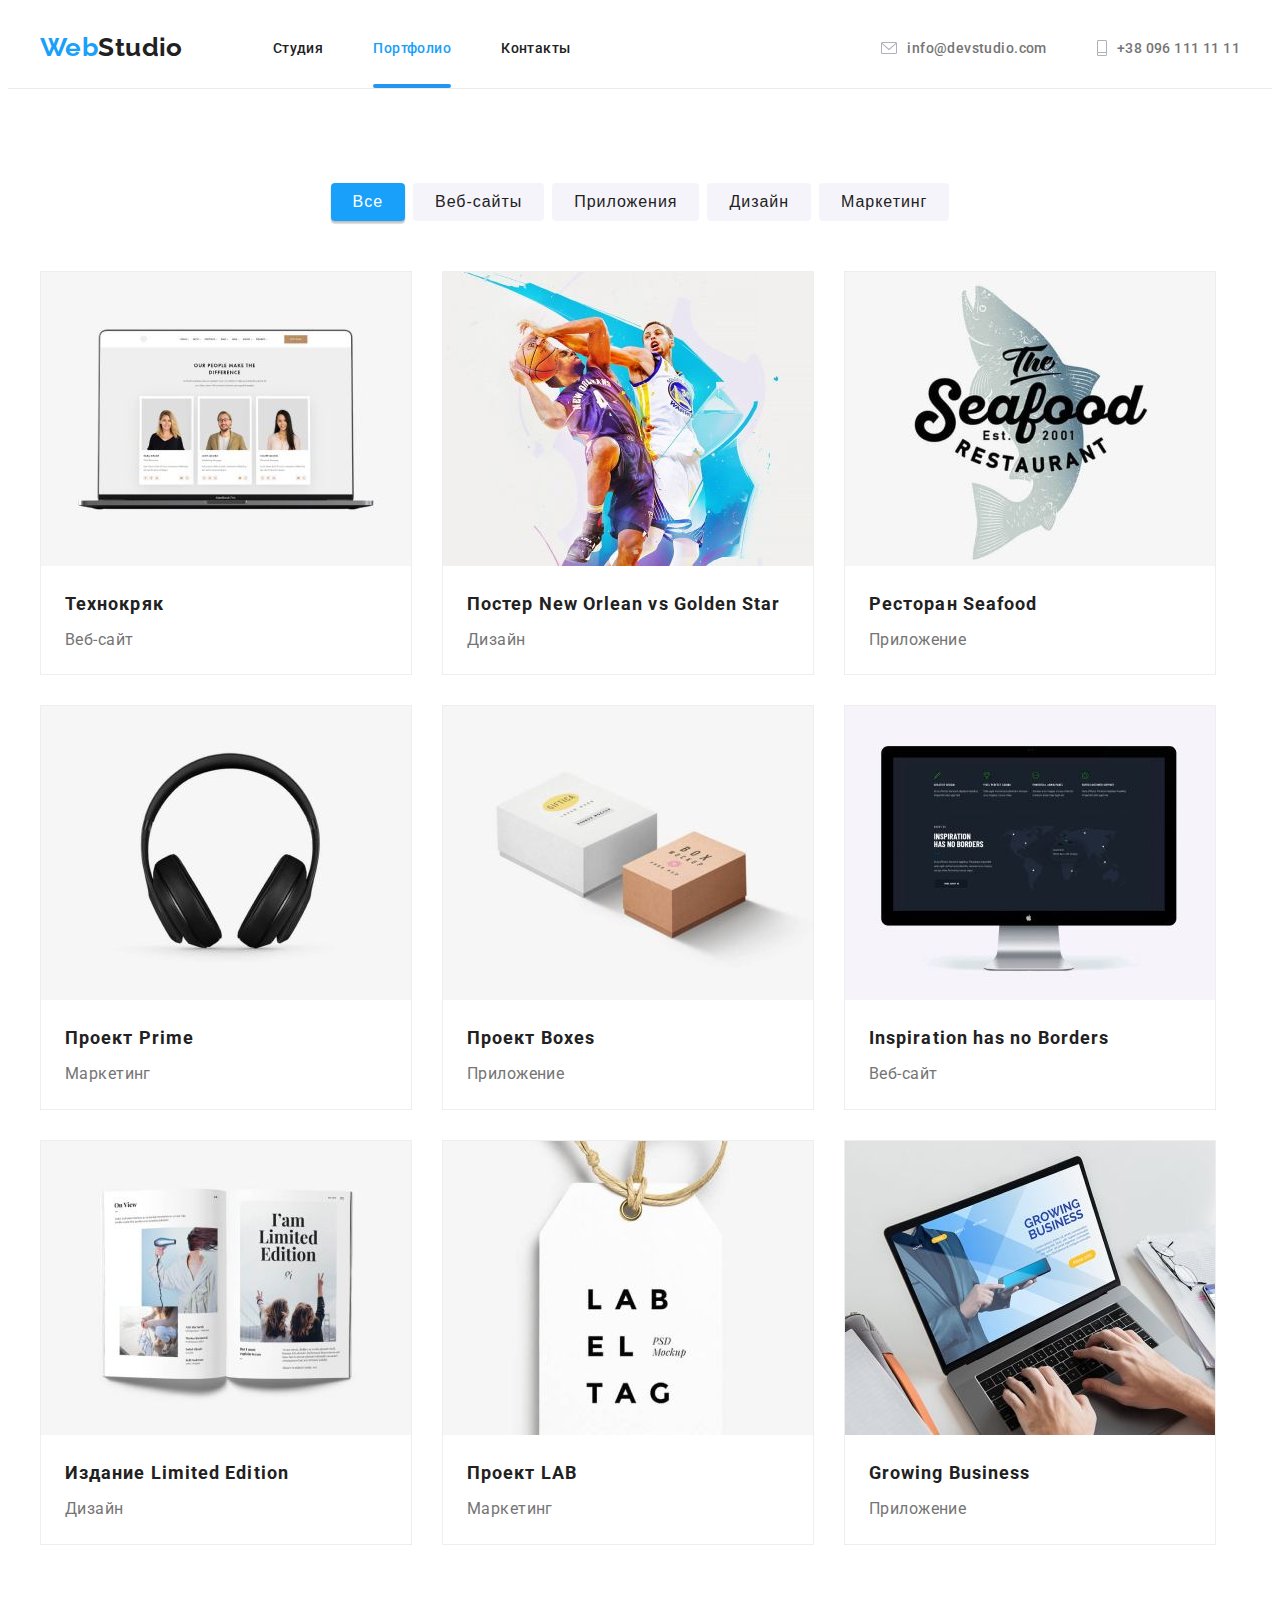
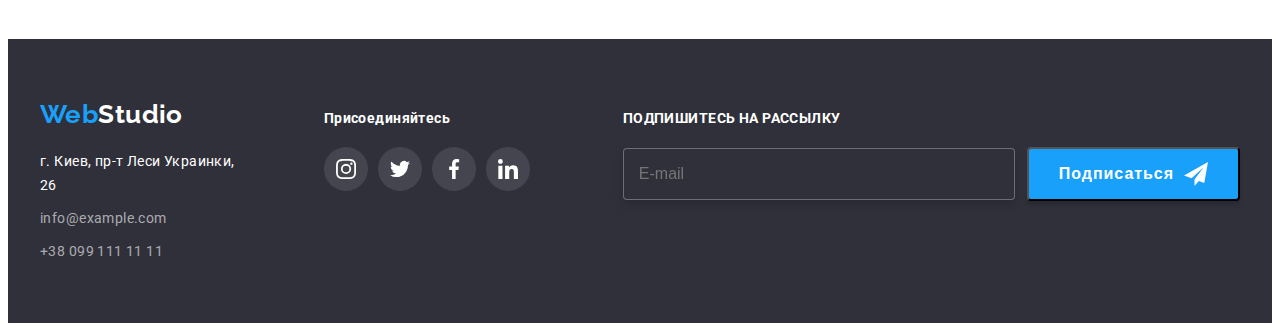
==== commit 55dd8b78: "HW-6.1" ====
--- a/portfolio.html
+++ b/portfolio.html
@@ -338,6 +338,28 @@
             </li>
           </ul>
         </div>
+        <div class="mailing-container">
+          <form class="mailing">
+            <p class="mailing-title">ПОДПИШИТЕСЬ НА РАССЫЛКУ</p>
+            <ul class="mailing-list">
+              <li class="mailing-list-item">
+                <input
+                  type="email"
+                  class="mailing-list-input"
+                  placeholder="E-mail"
+                />
+              </li>
+              <li class="mailing-list-item">
+                <button type="button">
+                  Подписаться
+                  <svg>
+                    <use href="./Images/sprite.svg#telegram"></use>
+                  </svg>
+                </button>
+              </li>
+            </ul>
+          </form>
+        </div>
       </div>
     </footer>
   </body>
--- a/css/styles.css
+++ b/css/styles.css
@@ -364,7 +364,102 @@
   padding: 40px;
 }
 
+.form-field-title {
+  margin-bottom: 12px;
+
+  font-weight: bold;
+  font-size: 20px;
+  text-align: center;
+
+  color: #212121;
+}
+
+.form-field-text {
+  padding: 4px;
+  font-size: 12px;
+  line-height: 1.2;
+  letter-spacing: 0.01em;
+
+  color: #757575;
+}
+
 .form-field {
+  display: flex;
+  position: relative;
+  margin-bottom: 10px;
+
+  flex-direction: column;
+}
+
+.form-field:focus-within > .form-field-input,
+.form-field:focus-within > .form-field-textarea {
+  border-color: var(--accent-color);
+}
+.form-field:focus-within > svg {
+  fill: var(--accent-color);
+}
+
+.form-field-input {
+  height: 40px;
+  padding-left: 42px;
+
+  border: 1px solid rgba(33, 33, 33, 0.2);
+  border-radius: 4px;
+}
+
+.form-field svg {
+  position: absolute;
+
+  top: 33px;
+  left: 15px;
+  width: 18px;
+  height: 18px;
+}
+
+.form-field-textarea {
+  height: 120px;
+  padding: 12px;
+
+  border: 1px solid rgba(33, 33, 33, 0.2);
+  border-radius: 4px;
+  outline: none;
+}
+
+.form-sign {
+  display: flex;
+  margin-bottom: 30px;
+
+  align-items: center;
+  justify-content: space-evenly;
+}
+
+.form-sign-text {
+  line-height: 1.7;
+  color: #757575;
+}
+
+.form-field-button {
+  margin-left: auto;
+  margin-right: auto;
+  display: flex;
+
+  padding: 10px 55px;
+
+  font-weight: bold;
+  font-size: 16px;
+  line-height: 1.9;
+  letter-spacing: 0.06em;
+  border-radius: 4px;
+  transition: 250ms cubic-bezier(0.4, 0, 0.2, 1);
+  text-align: center;
+  cursor: pointer;
+  color: var(--white-text-color);
+  background: var(--accent-color);
+  box-shadow: 0px 4px 4px rgb(0 0 0 / 15%);
+}
+
+/* FOR OLD SCHOOL */
+/* .form-field {
   display: flex;
   position: relative;
   margin-bottom: 10px;
@@ -450,7 +545,7 @@
   margin-left: auto;
   margin-right: auto;
   display: flex;
-  padding: 10px 32px;
+  padding: 10px 55px;
   cursor: pointer;
   font-weight: bold;
   font-size: 16px;
@@ -462,7 +557,7 @@
   box-shadow: 0px 4px 4px rgb(0 0 0 / 15%);
   border-radius: 4px;
   transition: 250ms cubic-bezier(0.4, 0, 0.2, 1);
-}
+} */
 
 /* Features */
 .features-section {
@@ -730,6 +825,10 @@
   transition: color 250ms cubic-bezier(0.4, 0, 0.2, 1);
 }
 
+.address-container {
+  margin-right: 70px;
+}
+
 .address {
   margin-top: 20px;
 }
@@ -746,7 +845,7 @@
 }
 
 .icon-container {
-  margin-left: 70px;
+  margin-right: 93px;
 }
 
 .icon-list.footer-i {
@@ -834,7 +933,7 @@
   align-items: center;
 }
 
-.mailing-list-item input {
+.mailing-list-input {
   margin-right: 12px;
 
   width: 360px;
@@ -842,10 +941,12 @@
 
   font-size: 16px;
   line-height: 1.25;
+  color: var(--white-text-color);
+
+  border-radius: 4px;
   border: 1px solid rgba(255, 255, 255, 0.3);
-  box-sizing: border-box;
   filter: drop-shadow(0px 4px 4px rgba(0, 0, 0, 0.15));
-  border-radius: 4px;
+  background: var(--secondary-background-color);
 }
 
 .mailing-list-item button {
